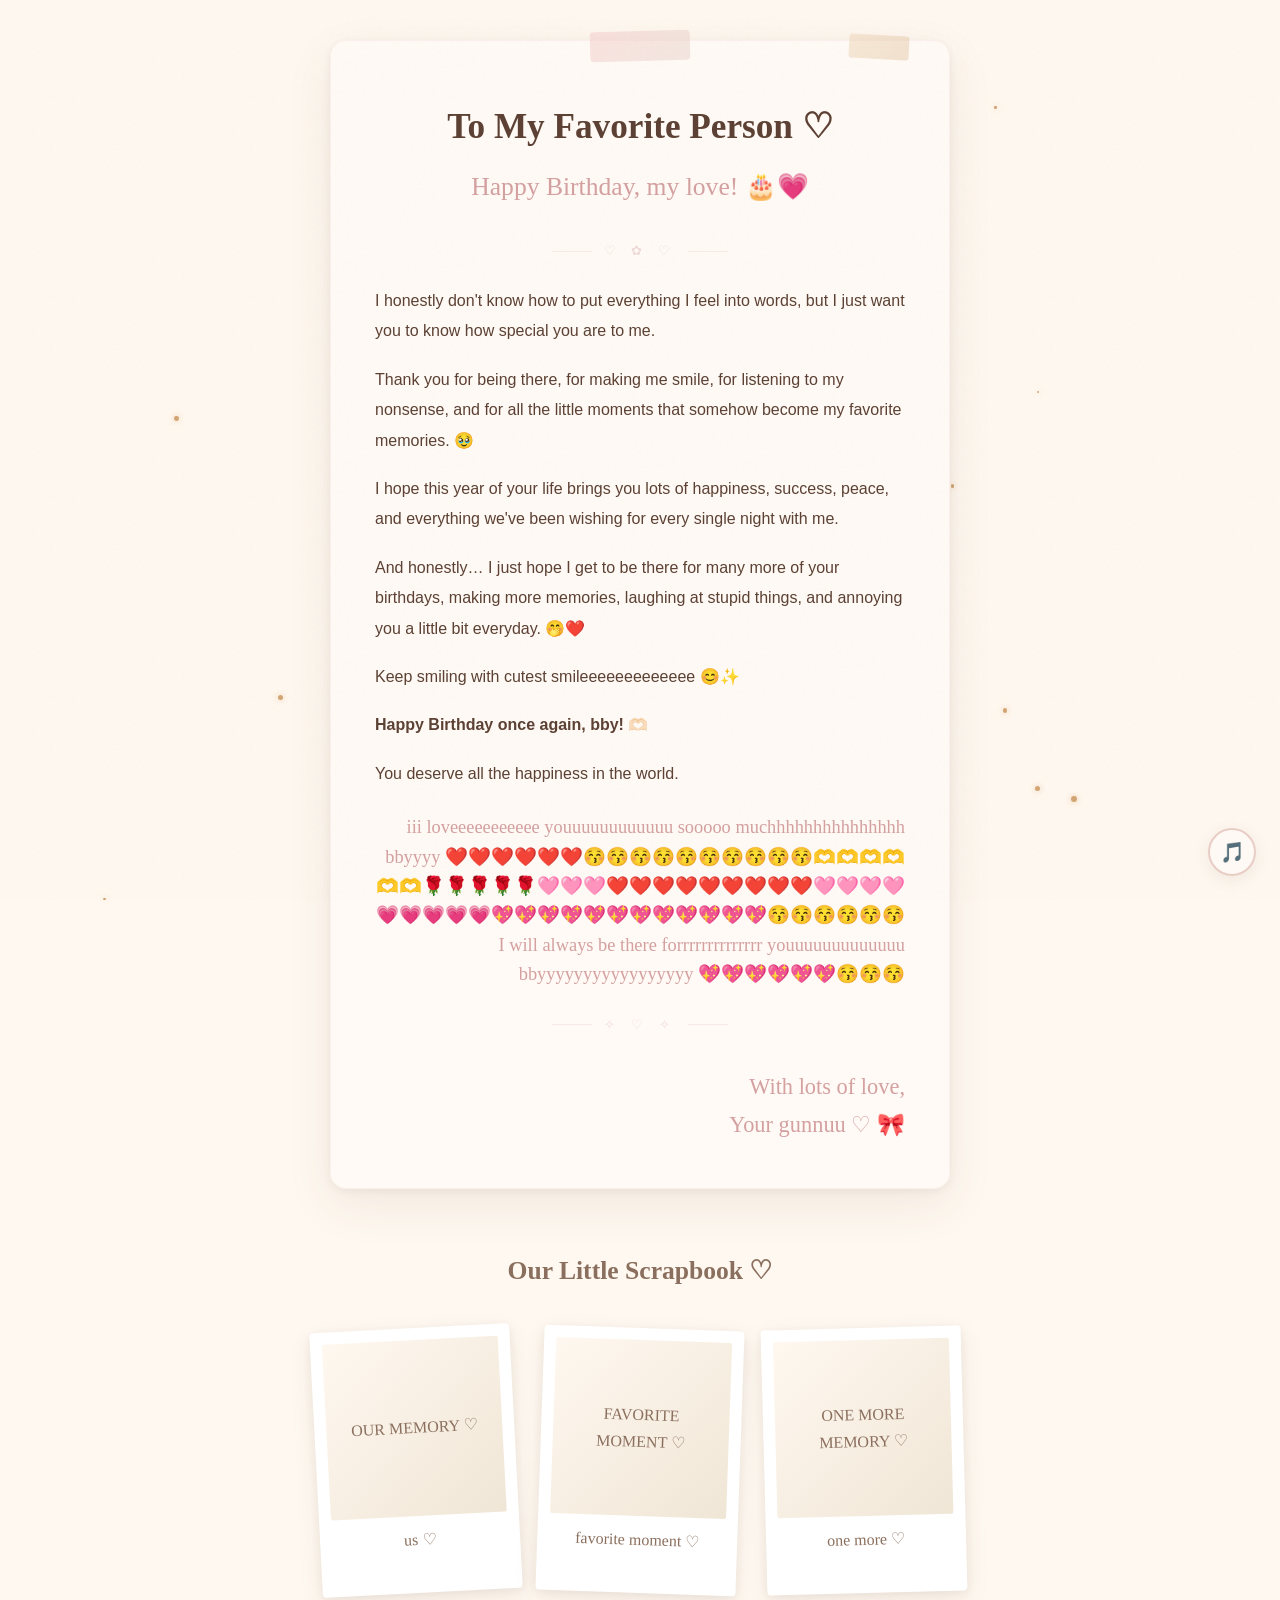
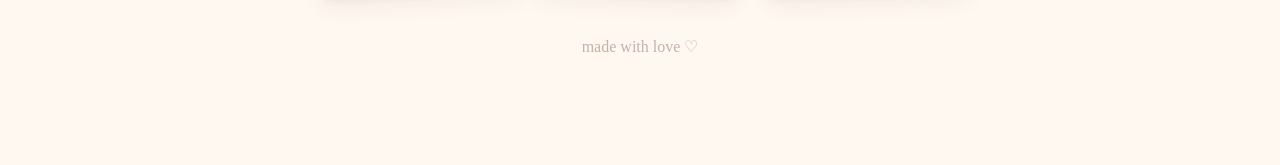
==== letter.html @ 1adbb8e2 "Create Pinterest-inspired birthday surprise website with custom letter and password protection" ====
<!DOCTYPE html>
<html lang="en">
<head>
  <meta charset="UTF-8" />
  <meta name="viewport" content="width=device-width, initial-scale=1.0" />
  <title>Happy Birthday ♡</title>
  <meta name="description" content="A birthday letter, written just for you ♡" />
  <link rel="stylesheet" href="styles.css" />
</head>
<body>

  <!-- ============================================
       BACKGROUND LAYERS
       ============================================ -->
  <div class="bg-decorations"></div>
  <div class="floating-hearts"></div>
  <div class="sparkle-container"></div>

  <!-- ============================================
       BIRTHDAY LETTER PAGE
       ============================================ -->
  <main class="letter-page">

    <!-- ---- LETTER CARD ---- -->
    <article class="letter-card">

      <!-- Heading -->
      <h1 class="letter-heading">To My Favorite Person ♡</h1>
      <p class="letter-birthday">Happy Birthday, my love! 🎂💗</p>

      <div class="doodle-divider">♡ ✿ ♡</div>

      <!-- ============================================
           ✏️ YOUR PERSONALIZED BIRTHDAY LETTER
           ============================================ -->
      <div class="letter-body">
        <p>
          I honestly don't know how to put everything I feel into words, but I just want you to know how special you are to me.
        </p>
        <p>
          Thank you for being there, for making me smile, for listening to my nonsense, and for all the little moments that somehow become my favorite memories. 🥹
        </p>
        <p>
          I hope this year of your life brings you lots of happiness, success, peace, and everything we've been wishing for every single night with me.
        </p>
        <p>
          And honestly… I just hope I get to be there for many more of your birthdays, making more memories, laughing at stupid things, and annoying you a little bit everyday. 🤭❤️
        </p>
        <p>
          Keep smiling with cutest smileeeeeeeeeeeee 😊✨
        </p>
        <p>
          <strong>Happy Birthday once again, bby! 🫶🏻</strong>
        </p>
        <p>
          You deserve all the happiness in the world.
        </p>
        <p class="love-note" style="margin-top: 24px; font-family: 'Caveat', cursive; font-size: 1.15rem; color: var(--dusty-rose); text-align: right; word-break: break-word; line-height: 1.6;">
          iii loveeeeeeeeeee youuuuuuuuuuuu sooooo muchhhhhhhhhhhhhhh bbyyyy ❤️❤️❤️❤️❤️❤️😚😚😚😚😚😚😚😚😚😚🫶🫶🫶🫶🫶🫶🌹🌹🌹🌹🌹🩷🩷🩷❤️❤️❤️❤️❤️❤️❤️❤️❤️🩷🩷🩷🩷💗💗💗💗💗💖💖💖💖💖💖💖💖💖💖💖💖😚😚😚😚😚😚<br/>
          I will always be there forrrrrrrrrrrrrr youuuuuuuuuuuuu bbyyyyyyyyyyyyyyyyy 💖💖💖💖💖💖😚😚😚
        </p>
      </div>

      <div class="doodle-divider">✧ ♡ ✧</div>

      <!-- Signature -->
      <p class="letter-signature">
        With lots of love,<br/>
        Your gunnuu ♡ 🎀
      </p>

    </article>

    <!-- ============================================
         📸 SCRAPBOOK MEMORIES SECTION
         ============================================
         To add your own photos:
         1. Place your image files in the same folder
         2. Replace the placeholder text with:
            <img src="your-photo.jpg" alt="Description" />
         ============================================ -->
    <section class="memories-section">
      <h2 class="memories-heading">Our Little Scrapbook ♡</h2>

      <div class="polaroid-grid">
        <!-- PHOTO 1 -->
        <div class="polaroid">
          <div class="polaroid-img">
            <!-- Replace this text with: <img src="photo1.jpg" alt="Our memory" /> -->
            OUR MEMORY ♡
          </div>
          <p class="polaroid-caption">us ♡</p>
        </div>

        <!-- PHOTO 2 -->
        <div class="polaroid">
          <div class="polaroid-img">
            <!-- Replace this text with: <img src="photo2.jpg" alt="Favorite moment" /> -->
            FAVORITE MOMENT ♡
          </div>
          <p class="polaroid-caption">favorite moment ♡</p>
        </div>

        <!-- PHOTO 3 -->
        <div class="polaroid">
          <div class="polaroid-img">
            <!-- Replace this text with: <img src="photo3.jpg" alt="One more memory" /> -->
            ONE MORE MEMORY ♡
          </div>
          <p class="polaroid-caption">one more ♡</p>
        </div>
      </div>
    </section>

    <!-- FOOTER -->
    <footer class="footer">
      made with love ♡
    </footer>

  </main>

  <!-- ============================================
       MUSIC BUTTON
       ============================================ -->
  <button id="musicBtn" class="music-btn" aria-label="Toggle music">
    🎵
  </button>

  <!-- Script -->
  <script src="script.js"></script>
</body>
</html>
---- styles.css ----
/* ============================================
   🎀 BIRTHDAY SURPRISE — STYLES
   ============================================
   
   🎨 CHANGE COLORS HERE:
   Modify the CSS variables below to change 
   the entire color theme of the website.
   ============================================ */

:root {
  /* ---- PRIMARY PALETTE ---- */
  --cream:        #FFF8F0;
  --cream-dark:   #F5EDE0;
  --beige:        #F0E6D6;
  --soft-pink:    #F4C6C6;
  --dusty-rose:   #D4A0A0;
  --rose:         #C48B8B;
  --blush:        #EACEC6;
  --warm-white:   #FFFAF5;
  --paper:        #FEF9F2;

  /* ---- TEXT COLORS ---- */
  --brown:        #5C4033;
  --brown-light:  #8B6F5E;
  --brown-dark:   #3E2723;

  /* ---- ACCENT ---- */
  --gold:         #D4A574;
  --gold-light:   #E8C9A0;
  --pink-accent:  #E8A0A0;
  --heart-red:    #D4736E;

  /* ---- SHADOWS & OVERLAYS ---- */
  --shadow-soft:  rgba(92, 64, 51, 0.08);
  --shadow-med:   rgba(92, 64, 51, 0.12);
  --overlay:      rgba(255, 248, 240, 0.6);
}

/* ============================================
   FONTS
   ============================================ */
@import url('https://fonts.googleapis.com/css2?family=Caveat:wght@400;500;600;700&family=Inter:wght@300;400;500&family=Dancing+Script:wght@400;500;600;700&display=swap');

/* ============================================
   RESET & BASE
   ============================================ */
*, *::before, *::after {
  margin: 0;
  padding: 0;
  box-sizing: border-box;
}

html {
  scroll-behavior: smooth;
  -webkit-text-size-adjust: 100%;
}

body {
  font-family: 'Inter', -apple-system, sans-serif;
  color: var(--brown);
  background-color: var(--cream);
  min-height: 100vh;
  overflow-x: hidden;
  line-height: 1.7;
  position: relative;
}

/* Paper texture overlay */
body::before {
  content: '';
  position: fixed;
  inset: 0;
  background-image: 
    url("data:image/svg+xml,%3Csvg width='100' height='100' xmlns='http://www.w3.org/2000/svg'%3E%3Cfilter id='noise'%3E%3CfeTurbulence baseFrequency='0.65' numOctaves='4' stitchTiles='stitch'/%3E%3C/filter%3E%3Crect width='100%25' height='100%25' filter='url(%23noise)' opacity='0.03'/%3E%3C/svg%3E");
  pointer-events: none;
  z-index: 9999;
}

/* ============================================
   FLOATING BACKGROUND DECORATIONS (SVG)
   ============================================ */
.bg-decorations {
  position: fixed;
  inset: 0;
  pointer-events: none;
  z-index: 0;
  overflow: hidden;
}

.bg-deco {
  position: absolute;
  opacity: 0;
  animation: floatDeco 20s ease-in-out infinite;
}

/* Hand-drawn flowers */
.deco-flower {
  width: 28px;
  height: 28px;
}

.deco-flower svg {
  width: 100%;
  height: 100%;
}

.deco-star {
  width: 14px;
  height: 14px;
  color: var(--gold);
}

.deco-heart {
  width: 16px;
  height: 16px;
  color: var(--soft-pink);
}

.deco-dot {
  width: 6px;
  height: 6px;
  background: var(--blush);
  border-radius: 50%;
}

@keyframes floatDeco {
  0%, 100% {
    opacity: 0.25;
    transform: translateY(0) rotate(0deg);
  }
  25% {
    opacity: 0.45;
    transform: translateY(-15px) rotate(5deg);
  }
  50% {
    opacity: 0.3;
    transform: translateY(-8px) rotate(-3deg);
  }
  75% {
    opacity: 0.5;
    transform: translateY(-20px) rotate(8deg);
  }
}

/* ============================================
   FLOATING HEARTS ANIMATION
   ============================================ */
.floating-hearts {
  position: fixed;
  inset: 0;
  pointer-events: none;
  z-index: 1;
  overflow: hidden;
}

.float-heart {
  position: absolute;
  bottom: -40px;
  font-size: 18px;
  opacity: 0;
  animation: floatUp var(--duration, 12s) var(--delay, 0s) ease-in infinite;
  color: var(--soft-pink);
}

@keyframes floatUp {
  0% {
    opacity: 0;
    transform: translateY(0) translateX(0) rotate(0deg) scale(0.6);
  }
  10% {
    opacity: 0.5;
  }
  50% {
    opacity: 0.35;
    transform: translateY(-50vh) translateX(var(--drift, 30px)) rotate(180deg) scale(1);
  }
  100% {
    opacity: 0;
    transform: translateY(-110vh) translateX(var(--drift, -20px)) rotate(360deg) scale(0.4);
  }
}

/* ============================================
   SPARKLE EFFECT
   ============================================ */
.sparkle-container {
  position: fixed;
  inset: 0;
  pointer-events: none;
  z-index: 2;
}

.sparkle {
  position: absolute;
  width: 4px;
  height: 4px;
  background: var(--gold);
  border-radius: 50%;
  animation: sparkleAnim 3s ease-in-out infinite;
  box-shadow: 0 0 6px var(--gold-light);
}

@keyframes sparkleAnim {
  0%, 100% {
    opacity: 0;
    transform: scale(0);
  }
  50% {
    opacity: 0.8;
    transform: scale(1);
  }
}

/* ============================================
   CLICK HEART CURSOR EFFECT
   ============================================ */
.click-heart {
  position: fixed;
  pointer-events: none;
  font-size: 20px;
  z-index: 10000;
  animation: clickHeartAnim 0.8s ease-out forwards;
}

@keyframes clickHeartAnim {
  0% {
    opacity: 1;
    transform: scale(0.5) translateY(0);
  }
  100% {
    opacity: 0;
    transform: scale(1.2) translateY(-60px);
  }
}

/* ============================================
   MUSIC BUTTON
   ============================================ */
.music-btn {
  position: fixed;
  bottom: 24px;
  right: 24px;
  width: 48px;
  height: 48px;
  border-radius: 50%;
  border: 2px solid var(--blush);
  background: var(--warm-white);
  color: var(--dusty-rose);
  font-size: 20px;
  cursor: pointer;
  z-index: 100;
  display: flex;
  align-items: center;
  justify-content: center;
  box-shadow: 0 4px 16px var(--shadow-soft);
  transition: all 0.3s ease;
}

.music-btn:hover {
  transform: scale(1.1);
  box-shadow: 0 6px 24px var(--shadow-med);
  border-color: var(--dusty-rose);
}

.music-btn.playing {
  border-color: var(--dusty-rose);
  background: var(--soft-pink);
  color: white;
  animation: pulse-music 2s ease-in-out infinite;
}

@keyframes pulse-music {
  0%, 100% { box-shadow: 0 4px 16px var(--shadow-soft); }
  50% { box-shadow: 0 4px 24px rgba(212, 160, 160, 0.3); }
}

/* ============================================
   PAGE 1 — PASSWORD / WELCOME
   ============================================ */
.welcome-page {
  min-height: 100vh;
  display: flex;
  align-items: center;
  justify-content: center;
  padding: 24px;
  position: relative;
}

/* Envelope / Card */
.envelope-card {
  background: var(--warm-white);
  border-radius: 20px;
  padding: 48px 40px 40px;
  max-width: 420px;
  width: 100%;
  text-align: center;
  position: relative;
  z-index: 10;
  box-shadow:
    0 2px 8px var(--shadow-soft),
    0 12px 40px var(--shadow-soft);
  border: 1px solid rgba(244, 198, 198, 0.25);
  transition: transform 0.4s ease, box-shadow 0.4s ease;
}

.envelope-card:hover {
  transform: translateY(-4px);
  box-shadow:
    0 4px 12px var(--shadow-soft),
    0 20px 60px var(--shadow-med);
}

/* Decorative tape at top */
.envelope-card::before {
  content: '';
  position: absolute;
  top: -8px;
  left: 50%;
  transform: translateX(-50%) rotate(-2deg);
  width: 80px;
  height: 28px;
  background: linear-gradient(135deg, rgba(244, 198, 198, 0.5), rgba(228, 206, 198, 0.5));
  border-radius: 4px;
  z-index: 11;
}

/* Small envelope icon */
.envelope-icon {
  font-size: 48px;
  margin-bottom: 16px;
  display: inline-block;
  animation: gentleBounce 3s ease-in-out infinite;
  filter: drop-shadow(0 2px 4px var(--shadow-soft));
}

@keyframes gentleBounce {
  0%, 100% { transform: translateY(0); }
  50% { transform: translateY(-6px); }
}

.welcome-heading {
  font-family: 'Dancing Script', cursive;
  font-size: 2rem;
  font-weight: 600;
  color: var(--brown);
  margin-bottom: 8px;
}

.welcome-subtext {
  font-family: 'Caveat', cursive;
  font-size: 1.25rem;
  color: var(--brown-light);
  margin-bottom: 6px;
  line-height: 1.5;
}

.welcome-hint {
  font-family: 'Caveat', cursive;
  font-size: 1.1rem;
  color: var(--dusty-rose);
  margin-bottom: 28px;
}

/* Password Input */
.password-group {
  margin-bottom: 20px;
}

.password-input {
  width: 100%;
  padding: 14px 20px;
  border: 2px solid var(--beige);
  border-radius: 50px;
  background: var(--cream);
  font-family: 'Inter', sans-serif;
  font-size: 0.95rem;
  color: var(--brown);
  text-align: center;
  outline: none;
  transition: all 0.3s ease;
}

.password-input::placeholder {
  color: var(--brown-light);
  opacity: 0.6;
}

.password-input:focus {
  border-color: var(--dusty-rose);
  box-shadow: 0 0 0 4px rgba(212, 160, 160, 0.15);
  background: var(--warm-white);
}

/* Submit Button */
.submit-btn {
  display: inline-flex;
  align-items: center;
  gap: 8px;
  padding: 14px 36px;
  border: none;
  border-radius: 50px;
  background: linear-gradient(135deg, var(--soft-pink), var(--dusty-rose));
  color: white;
  font-family: 'Caveat', cursive;
  font-size: 1.2rem;
  font-weight: 600;
  cursor: pointer;
  transition: all 0.3s ease;
  box-shadow: 0 4px 16px rgba(212, 160, 160, 0.3);
  letter-spacing: 0.5px;
}

.submit-btn:hover {
  transform: translateY(-2px) scale(1.03);
  box-shadow: 0 6px 24px rgba(212, 160, 160, 0.4);
  background: linear-gradient(135deg, var(--dusty-rose), var(--rose));
}

.submit-btn:active {
  transform: translateY(0) scale(0.98);
}

/* Error Message */
.error-msg {
  font-family: 'Caveat', cursive;
  font-size: 1.05rem;
  color: var(--heart-red);
  margin-top: 16px;
  opacity: 0;
  transform: translateY(-8px);
  transition: all 0.3s ease;
}

.error-msg.show {
  opacity: 1;
  transform: translateY(0);
}

/* ============================================
   UNLOCK ANIMATION OVERLAY
   ============================================ */
.unlock-overlay {
  position: fixed;
  inset: 0;
  z-index: 1000;
  display: none;
  align-items: center;
  justify-content: center;
  background: var(--cream);
}

.unlock-overlay.active {
  display: flex;
  animation: fadeInOverlay 0.5s ease;
}

@keyframes fadeInOverlay {
  from { opacity: 0; }
  to { opacity: 1; }
}

.unlock-content {
  text-align: center;
}

.unlock-envelope {
  font-size: 80px;
  animation: envelopeOpen 1.5s ease forwards;
  display: inline-block;
}

@keyframes envelopeOpen {
  0% {
    transform: scale(1) rotateY(0);
    filter: none;
  }
  30% {
    transform: scale(1.2) rotateY(0);
  }
  50% {
    transform: scale(1.3) rotateY(90deg);
  }
  70% {
    transform: scale(1.2) rotateY(180deg);
  }
  100% {
    transform: scale(1.5) rotateY(360deg);
    filter: drop-shadow(0 0 20px rgba(244, 198, 198, 0.6));
  }
}

.unlock-text {
  font-family: 'Dancing Script', cursive;
  font-size: 1.8rem;
  color: var(--dusty-rose);
  margin-top: 24px;
  opacity: 0;
  animation: fadeSlideUp 0.8s 1s ease forwards;
}

@keyframes fadeSlideUp {
  from {
    opacity: 0;
    transform: translateY(20px);
  }
  to {
    opacity: 1;
    transform: translateY(0);
  }
}

/* Burst hearts during unlock */
.unlock-heart {
  position: absolute;
  font-size: 24px;
  opacity: 0;
  animation: burstHeart 1.5s ease-out forwards;
}

@keyframes burstHeart {
  0% {
    opacity: 1;
    transform: translate(0, 0) scale(0.5);
  }
  100% {
    opacity: 0;
    transform: translate(var(--bx, 80px), var(--by, -120px)) scale(1.2) rotate(var(--br, 30deg));
  }
}

/* ============================================
   PAGE 2 — BIRTHDAY LETTER
   ============================================ */
.letter-page {
  min-height: 100vh;
  padding: 40px 24px 80px;
  display: flex;
  flex-direction: column;
  align-items: center;
  position: relative;
}

/* Letter Card */
.letter-card {
  background: var(--warm-white);
  border-radius: 16px;
  padding: 56px 44px 44px;
  max-width: 620px;
  width: 100%;
  position: relative;
  z-index: 10;
  box-shadow:
    0 2px 8px var(--shadow-soft),
    0 16px 48px var(--shadow-soft);
  border: 1px solid rgba(244, 198, 198, 0.2);
  opacity: 0;
  transform: translateY(30px);
  animation: letterReveal 1s 0.3s ease forwards;
}

@keyframes letterReveal {
  to {
    opacity: 1;
    transform: translateY(0);
  }
}

/* Tape decoration at top */
.letter-card::before {
  content: '';
  position: absolute;
  top: -10px;
  left: 50%;
  transform: translateX(-50%) rotate(-1.5deg);
  width: 100px;
  height: 30px;
  background: linear-gradient(135deg, rgba(244, 198, 198, 0.45), rgba(228, 206, 198, 0.45));
  border-radius: 4px;
  z-index: 11;
}

/* Second tape */
.letter-card::after {
  content: '';
  position: absolute;
  top: -6px;
  right: 40px;
  transform: rotate(3deg);
  width: 60px;
  height: 24px;
  background: linear-gradient(135deg, rgba(232, 201, 160, 0.35), rgba(212, 165, 116, 0.3));
  border-radius: 3px;
  z-index: 11;
}

.letter-heading {
  font-family: 'Dancing Script', cursive;
  font-size: 2.2rem;
  font-weight: 700;
  color: var(--brown);
  text-align: center;
  margin-bottom: 8px;
}

.letter-birthday {
  font-family: 'Caveat', cursive;
  font-size: 1.6rem;
  color: var(--dusty-rose);
  text-align: center;
  margin-bottom: 32px;
}

/* ---- CHANGE YOUR LETTER TEXT BELOW ---- */
.letter-body {
  font-family: 'Inter', sans-serif;
  font-size: 1rem;
  font-weight: 300;
  line-height: 1.9;
  color: var(--brown);
}

.letter-body p {
  margin-bottom: 18px;
}

.letter-body p:last-child {
  margin-bottom: 0;
}

.letter-signature {
  font-family: 'Dancing Script', cursive;
  font-size: 1.4rem;
  color: var(--dusty-rose);
  text-align: right;
  margin-top: 32px;
}

/* Small doodle flourish */
.letter-flourish {
  text-align: center;
  font-size: 1.4rem;
  color: var(--blush);
  margin: 24px 0 8px;
  letter-spacing: 12px;
  opacity: 0.6;
}

/* ============================================
   POLAROID / MEMORY SECTION
   ============================================ */
.memories-section {
  max-width: 720px;
  width: 100%;
  margin-top: 60px;
  z-index: 10;
  position: relative;
  opacity: 0;
  transform: translateY(20px);
  animation: letterReveal 1s 0.8s ease forwards;
}

.memories-heading {
  font-family: 'Caveat', cursive;
  font-size: 1.6rem;
  color: var(--brown-light);
  text-align: center;
  margin-bottom: 36px;
}

.polaroid-grid {
  display: flex;
  justify-content: center;
  gap: 24px;
  flex-wrap: wrap;
}

.polaroid {
  background: white;
  padding: 12px 12px 40px;
  border-radius: 4px;
  box-shadow:
    0 2px 8px var(--shadow-soft),
    0 8px 24px var(--shadow-soft);
  transform: rotate(var(--rotation, -2deg));
  transition: transform 0.4s ease, box-shadow 0.4s ease;
  width: 200px;
  flex-shrink: 0;
}

.polaroid:hover {
  transform: rotate(0deg) scale(1.05) translateY(-8px);
  box-shadow:
    0 4px 12px var(--shadow-soft),
    0 16px 40px var(--shadow-med);
}

.polaroid:nth-child(1) { --rotation: -3deg; }
.polaroid:nth-child(2) { --rotation: 2deg; }
.polaroid:nth-child(3) { --rotation: -1.5deg; }

/* ---- CHANGE YOUR PHOTOS HERE ----
   Replace the background-color with your own images:
   background-image: url('your-photo.jpg');
   background-size: cover;
   background-position: center;
   ---------------------------------- */
.polaroid-img {
  width: 100%;
  aspect-ratio: 1;
  background: linear-gradient(135deg, var(--cream), var(--beige));
  border-radius: 2px;
  display: flex;
  align-items: center;
  justify-content: center;
  font-family: 'Caveat', cursive;
  font-size: 1rem;
  color: var(--brown-light);
  text-align: center;
  padding: 16px;
  overflow: hidden;
}

.polaroid-img img {
  width: 100%;
  height: 100%;
  object-fit: cover;
  border-radius: 2px;
}

.polaroid-caption {
  font-family: 'Caveat', cursive;
  font-size: 1rem;
  color: var(--brown-light);
  text-align: center;
  margin-top: 10px;
}

/* ============================================
   FOOTER
   ============================================ */
.footer {
  text-align: center;
  padding: 40px 24px 24px;
  font-family: 'Caveat', cursive;
  font-size: 1rem;
  color: var(--brown-light);
  opacity: 0.5;
  z-index: 10;
  position: relative;
}

/* ============================================
   PAGE TRANSITION
   ============================================ */
.page-fade-out {
  animation: pageFadeOut 0.6s ease forwards;
}

@keyframes pageFadeOut {
  to {
    opacity: 0;
    transform: scale(0.98);
  }
}

/* ============================================
   RESPONSIVE DESIGN
   ============================================ */
@media (max-width: 600px) {
  .envelope-card {
    padding: 40px 28px 32px;
    border-radius: 16px;
  }

  .welcome-heading {
    font-size: 1.7rem;
  }

  .welcome-subtext {
    font-size: 1.1rem;
  }

  .password-input {
    padding: 12px 16px;
    font-size: 0.9rem;
  }

  .submit-btn {
    padding: 12px 28px;
    font-size: 1.1rem;
  }

  .letter-card {
    padding: 44px 24px 32px;
    border-radius: 12px;
  }

  .letter-heading {
    font-size: 1.8rem;
  }

  .letter-birthday {
    font-size: 1.3rem;
  }

  .letter-body {
    font-size: 0.95rem;
  }

  .polaroid-grid {
    flex-direction: column;
    align-items: center;
    gap: 20px;
  }

  .polaroid {
    width: 220px;
  }

  .music-btn {
    bottom: 16px;
    right: 16px;
    width: 42px;
    height: 42px;
    font-size: 18px;
  }
}

@media (min-width: 601px) and (max-width: 900px) {
  .polaroid {
    width: 180px;
    padding: 10px 10px 32px;
  }
}

/* ============================================
   REDUCED MOTION
   ============================================ */
@media (prefers-reduced-motion: reduce) {
  *, *::before, *::after {
    animation-duration: 0.01ms !important;
    animation-iteration-count: 1 !important;
    transition-duration: 0.01ms !important;
  }

  .float-heart,
  .sparkle,
  .bg-deco {
    display: none !important;
  }
}

/* ============================================
   SMALL HANDWRITTEN DOODLE ACCENTS (CSS-only)
   ============================================ */
.doodle-divider {
  display: flex;
  align-items: center;
  justify-content: center;
  gap: 12px;
  margin: 24px 0;
  opacity: 0.35;
  color: var(--dusty-rose);
  font-size: 0.8rem;
  letter-spacing: 6px;
}

.doodle-divider::before,
.doodle-divider::after {
  content: '';
  width: 40px;
  height: 1px;
  background: var(--blush);
}
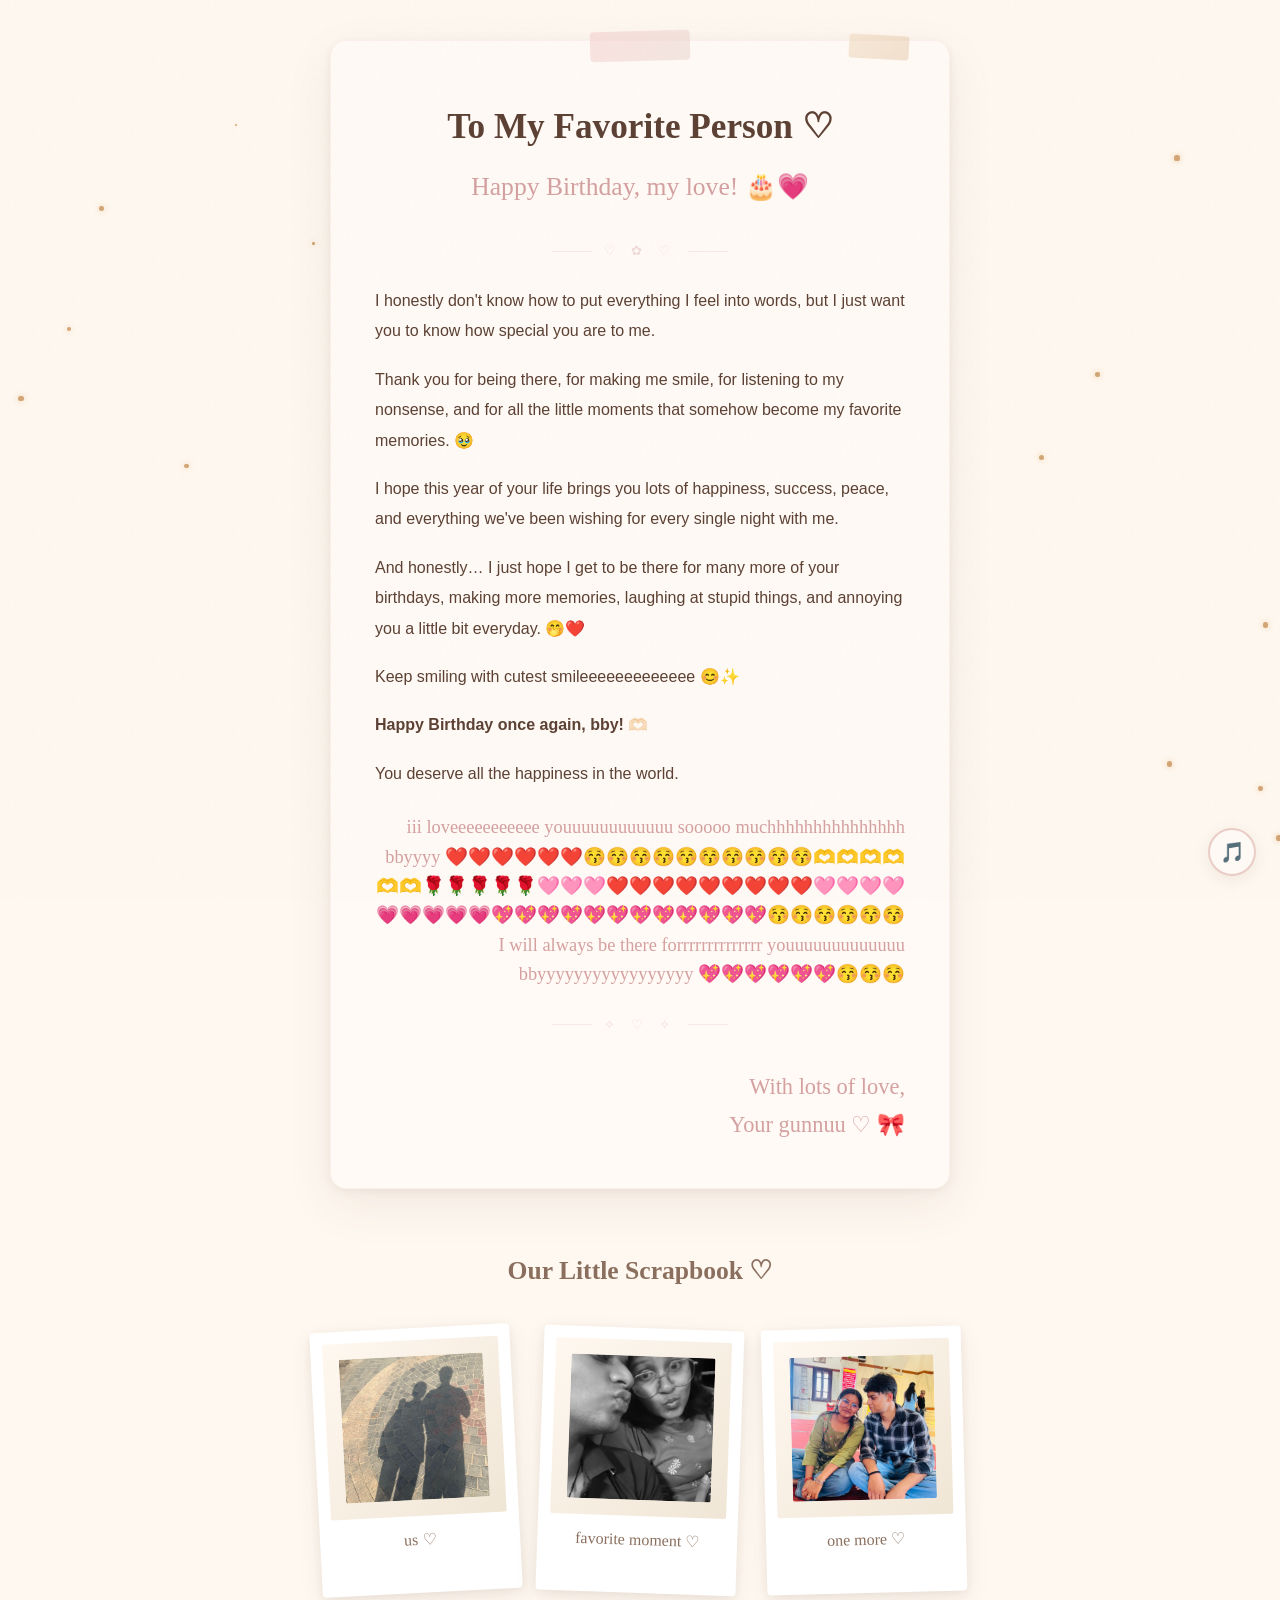
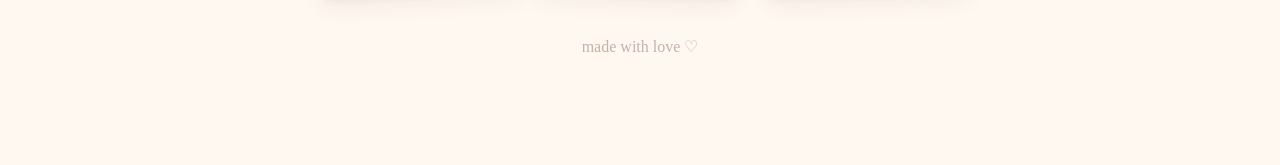
==== commit 411613fd: "Add scrapbook photos and update letter.html" ====
--- a/letter.html
+++ b/letter.html
@@ -86,8 +86,7 @@
         <!-- PHOTO 1 -->
         <div class="polaroid">
           <div class="polaroid-img">
-            <!-- Replace this text with: <img src="photo1.jpg" alt="Our memory" /> -->
-            OUR MEMORY ♡
+            <img src="photo1.jpg" alt="Our shadow memory ♡" />
           </div>
           <p class="polaroid-caption">us ♡</p>
         </div>
@@ -95,8 +94,7 @@
         <!-- PHOTO 2 -->
         <div class="polaroid">
           <div class="polaroid-img">
-            <!-- Replace this text with: <img src="photo2.jpg" alt="Favorite moment" /> -->
-            FAVORITE MOMENT ♡
+            <img src="photo2.jpg" alt="Cute moment together ♡" />
           </div>
           <p class="polaroid-caption">favorite moment ♡</p>
         </div>
@@ -104,8 +102,7 @@
         <!-- PHOTO 3 -->
         <div class="polaroid">
           <div class="polaroid-img">
-            <!-- Replace this text with: <img src="photo3.jpg" alt="One more memory" /> -->
-            ONE MORE MEMORY ♡
+            <img src="photo3.jpg" alt="Special memory together ♡" />
           </div>
           <p class="polaroid-caption">one more ♡</p>
         </div>
